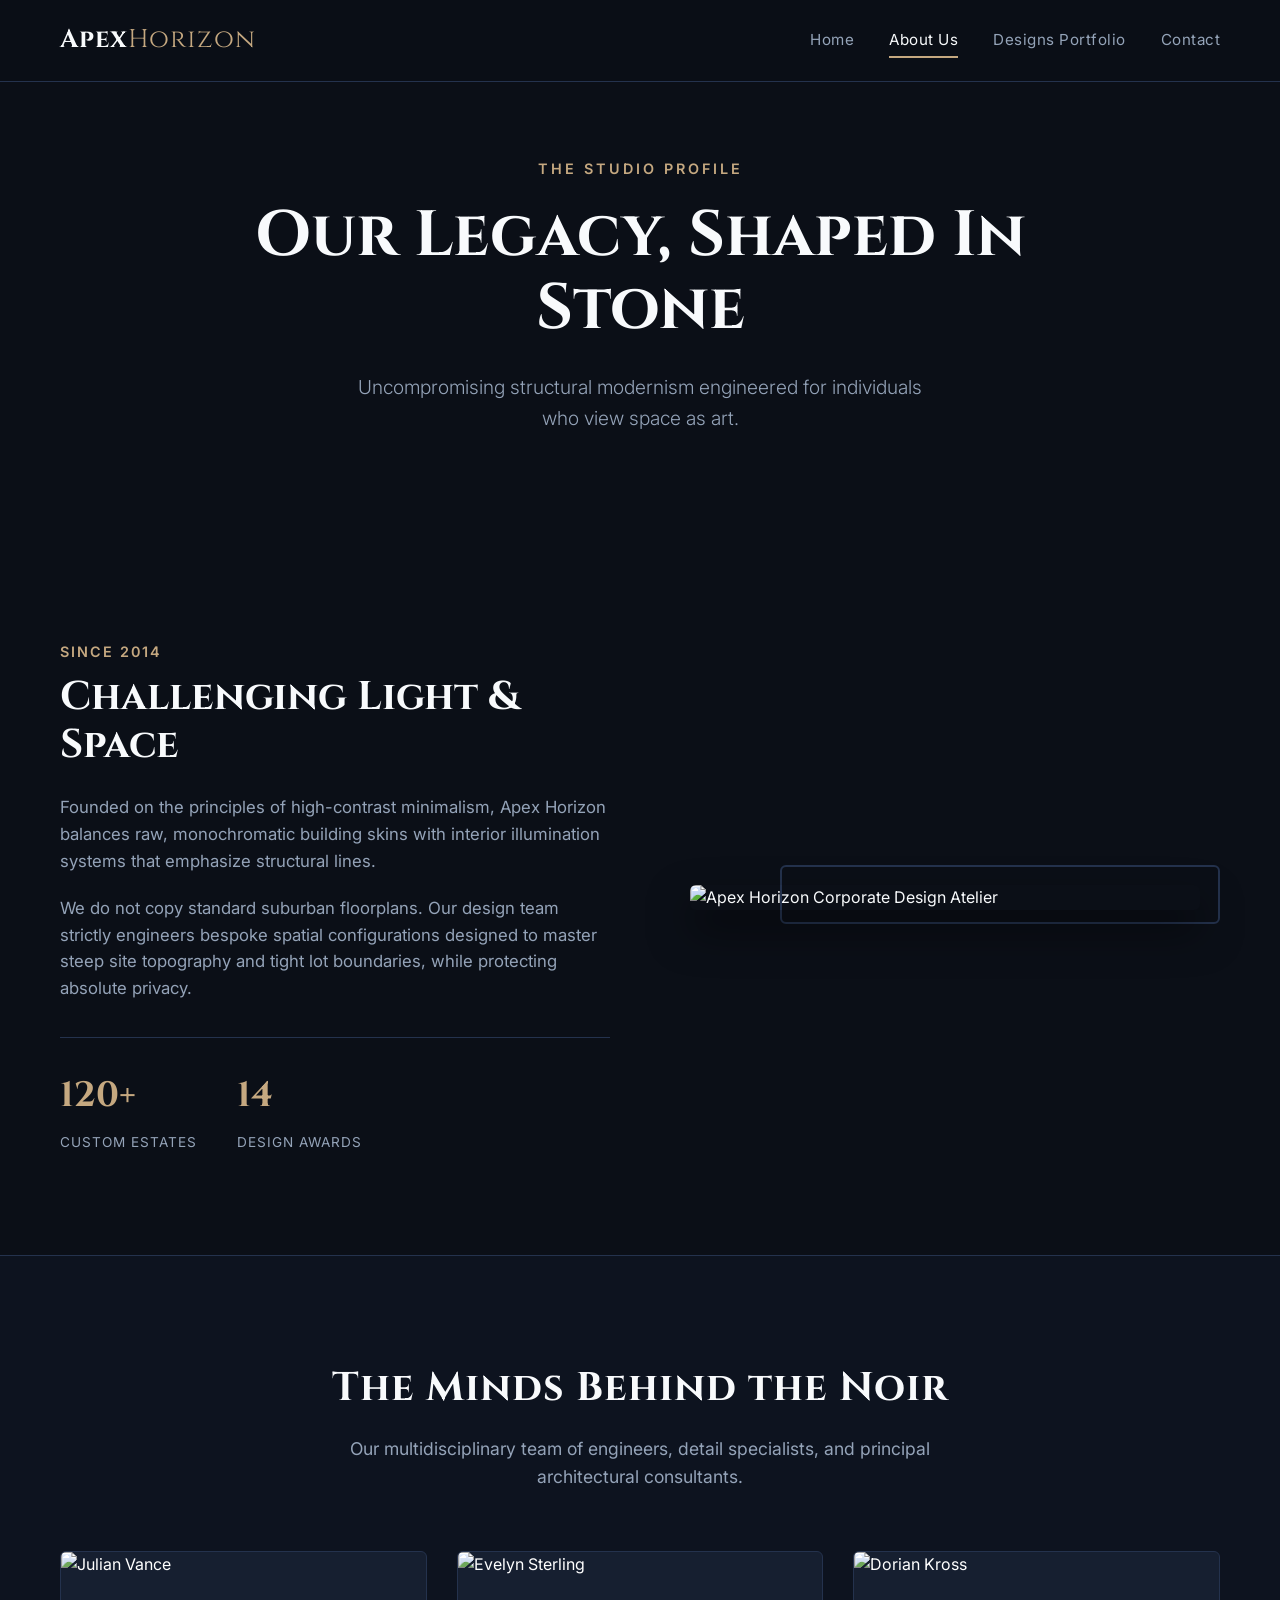
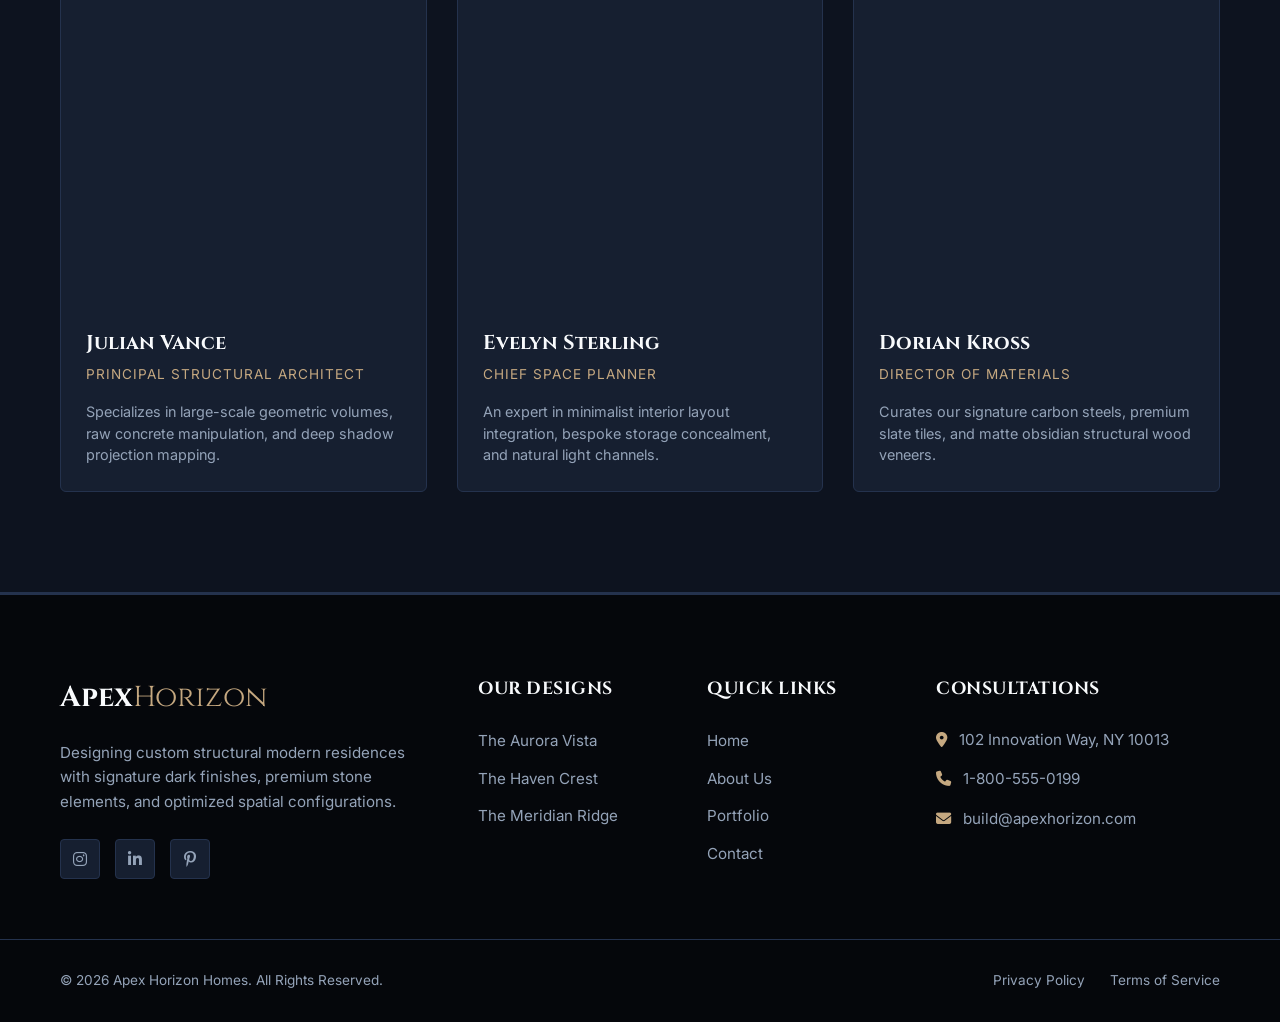
==== about.html @ 05734dc4 "upload" ====
<!DOCTYPE html>
<html lang="en">

<head>
    <meta charset="UTF-8">
    <meta name="viewport" content="width=device-width, initial-scale=1.0">
    <title>About Us | Apex Horizon Architecture</title>
    <!-- Google Fonts: Cinzel for Heritage Headings, Inter for Clean Body Text -->
    <link rel="preconnect" href="https://fonts.googleapis.com">
    <link rel="preconnect" href="https://fonts.gstatic.com" crossorigin>
    <link
        href="https://fonts.googleapis.com/css2?family=Cinzel:wght@600;700&family=Inter:wght@300;400;500;600&display=swap"
        rel="stylesheet">
    <!-- FontAwesome Kit for Dark Metallic Icons -->
    <link rel="stylesheet" href="https://cdnjs.cloudflare.com/ajax/libs/font-awesome/6.4.0/css/all.min.css">
    <link rel="stylesheet" href="style.css">
</head>

<body>

    <!-- 1. NAVIGATION HEADER MODULE -->
    <header class="main-header">
        <div class="header-container">
            <a href="index.html" class="logo">Apex<span>Horizon</span></a>
            <button class="menu-toggle" aria-label="Toggle Navigation">
                <i class="fa-solid fa-bars"></i>
            </button>
            <nav class="nav-menu">
                <a href="index.html" class="nav-item">Home</a>
                <a href="about.html" class="nav-item active">About Us</a>
                <a href="designs.html" class="nav-item">Designs Portfolio</a>
                <a href="contact.html" class="nav-item">Contact</a>
            </nav>
        </div>
    </header>

    <!-- 2. ATMOSPHERIC INTERIOR HERO BLOCK (Fixed Misalignment Setup) -->
    <section class="hero-section inner-page-hero"
        style="background-image: url('https://images.unsplash.com/photo-1600607687939-ce8a6c25118c?auto=format&fit=crop&w=1920&q=80');">
        <div class="hero-overlay"></div>
        <div class="hero-content">
            <span class="hero-subtitle">The Studio Profile</span>
            <h1>Our Legacy, Shaped In Stone</h1>
            <p>Uncompromising structural modernism engineered for individuals who view space as art.</p>
        </div>
    </section>

    <!-- 3. BRAND MANIFESTO STORY MODULE -->
    <section class="story-section">
        <div class="container">
            <div class="story-wrapper">
                <div class="story-content-col">
                    <span class="sub-accent">Since 2014</span>
                    <h2>Challenging Light & Space</h2>
                    <p>Founded on the principles of high-contrast minimalism, Apex Horizon balances raw, monochromatic
                        building skins with interior illumination systems that emphasize structural lines.</p>
                    <p>We do not copy standard suburban floorplans. Our design team strictly engineers bespoke spatial
                        configurations designed to master steep site topography and tight lot boundaries, while
                        protecting absolute privacy.</p>
                    <div class="story-metrics">
                        <div class="metric-item">
                            <h3>120+</h3>
                            <span>Custom Estates</span>
                        </div>
                        <div class="metric-item">
                            <h3>14</h3>
                            <span>Design Awards</span>
                        </div>
                    </div>
                </div>
                <div class="story-image-col">
                    <img src="https://images.unsplash.com/photo-1600573472591-ee6b68d14c68?auto=format&fit=crop&w=800&q=80"
                        alt="Apex Horizon Corporate Design Atelier">
                    <div class="frame-accent"></div>
                </div>
            </div>
        </div>
    </section>

    <!-- 4. LEADERSHIP / PRINCIPAL DESIGN ARCHITECTS TEAM MODULE -->
    <section class="team-section">
        <div class="container">
            <div class="section-header">
                <h2>The Minds Behind the Noir</h2>
                <p>Our multidisciplinary team of engineers, detail specialists, and principal architectural consultants.
                </p>
            </div>
            <div class="team-grid">
                <div class="team-card">
                    <div class="member-img">
                        <img src="https://images.unsplash.com/photo-1560250097-0b93528c311a?auto=format&fit=crop&w=600&q=80"
                            alt="Julian Vance">
                    </div>
                    <div class="member-info">
                        <h3>Julian Vance</h3>
                        <span>Principal Structural Architect</span>
                        <p>Specializes in large-scale geometric volumes, raw concrete manipulation, and deep shadow
                            projection mapping.</p>
                    </div>
                </div>
                <div class="team-card">
                    <div class="member-img">
                        <img src="https://images.unsplash.com/photo-1573496359142-b8d87734a5a2?auto=format&fit=crop&w=600&q=80"
                            alt="Evelyn Sterling">
                    </div>
                    <div class="member-info">
                        <h3>Evelyn Sterling</h3>
                        <span>Chief Space Planner</span>
                        <p>An expert in minimalist interior layout integration, bespoke storage concealment, and natural
                            light channels.</p>
                    </div>
                </div>
                <div class="team-card">
                    <div class="member-img">
                        <img src="https://images.unsplash.com/photo-1519085360753-af0119f7cbe7?auto=format&fit=crop&w=600&q=80"
                            alt="Dorian Kross">
                    </div>
                    <div class="member-info">
                        <h3>Dorian Kross</h3>
                        <span>Director of Materials</span>
                        <p>Curates our signature carbon steels, premium slate tiles, and matte obsidian structural wood
                            veneers.</p>
                    </div>
                </div>
            </div>
        </div>
    </section>

    <!-- 5. HIGH-END LEGAL FOOTER ANCHOR -->
    <footer class="site-footer">
        <div class="container footer-grid">
            <div class="footer-col brand-col">
                <h2 class="footer-logo">Apex<span>Horizon</span></h2>
                <p class="brand-desc">Designing custom structural modern residences with signature dark finishes,
                    premium stone elements, and optimized spatial configurations.</p>
                <div class="footer-socials">
                    <a href="#" aria-label="Instagram"><i class="fa-brands fa-instagram"></i></a>
                    <a href="#" aria-label="LinkedIn"><i class="fa-brands fa-linkedin-in"></i></a>
                    <a href="#" aria-label="Pinterest"><i class="fa-brands fa-pinterest-p"></i></a>
                </div>
            </div>
            <div class="footer-col">
                <h3>Our Designs</h3>
                <ul class="footer-links" id="dynamic-footer-designs">
                    <!-- Automatically Generated via app.js -->
                </ul>
            </div>
            <div class="footer-col">
                <h3>Quick Links</h3>
                <ul class="footer-links">
                    <li><a href="index.html">Home</a></li>
                    <li><a href="about.html">About Us</a></li>
                    <li><a href="designs.html">Portfolio</a></li>
                    <li><a href="contact.html">Contact</a></li>
                </ul>
            </div>
            <div class="footer-col contact-col">
                <h3>Consultations</h3>
                <ul class="footer-contact-info">
                    <li><i class="fa-solid fa-location-dot"></i> <span>102 Innovation Way, NY 10013</span></li>
                    <li><i class="fa-solid fa-phone"></i> <a href="tel:+18005550199">1-800-555-0199</a></li>
                    <li><i class="fa-solid fa-envelope"></i> <a
                            href="mailto:build@apexhorizon.com">build@apexhorizon.com</a></li>
                </ul>
            </div>
        </div>
        <div class="footer-bottom">
            <div class="container bottom-flex">
                <p>&copy; 2026 Apex Horizon Homes. All Rights Reserved.</p>
                <div class="legal-links">
                    <a href="#">Privacy Policy</a>
                    <a href="#">Terms of Service</a>
                </div>
            </div>
        </div>
    </footer>
</body>
<script src="app.js"></script>

</html>
---- style.css ----
/* ==========================================================================
   1. CORE ARCHITECTURAL RESET & CSS VARIABLE MATRIX
   ========================================================================== */
:root {
  --bg-primary: #0b0f17; /* Deep Obsidian Midnight Blue */
  --bg-surface: #161f30; /* Lighter Dark Slate Layer */
  --accent-color: #c5a880; /* Luxury Champagne Brushed Bronze */
  --accent-hover: #b3946b; /* Darker Bronze Depth Shift */
  --text-main: #f8fafc; /* High-Contrast Off-White */
  --text-muted: #94a3b8; /* Steel Grey Sub-Typography */
  --border-color: #24324d; /* Hairline Structural Grid Border Line */
  --max-width: 1200px;
  --transition-smooth: all 0.4s cubic-bezier(0.25, 1, 0.5, 1);
}

* {
  margin: 0;
  padding: 0;
  box-sizing: border-box;
}

body {
  background-color: var(--bg-primary);
  color: var(--text-main);
  font-family: "Inter", sans-serif;
  line-height: 1.6;
  overflow-x: hidden;
}

.container {
  width: 100%;
  max-width: var(--max-width);
  margin: 0 auto;
  padding: 0 20px;
}

img {
  max-width: 100%;
  height: auto;
  display: block;
}

.section-header {
  text-align: center;
  margin-bottom: 60px;
}

.section-header h2 {
  font-family: "Cinzel", serif;
  font-size: 2.5rem;
  color: var(--text-main);
  margin-bottom: 15px;
  letter-spacing: 1px;
}

.section-header p {
  color: var(--text-muted);
  max-width: 600px;
  margin: 0 auto;
  font-size: 1.1rem;
}

/* ==========================================================================
   2. REUSABLE USER INTERACTIVE ELEMENTS (BUTTONS)
   ========================================================================== */
.btn {
  display: inline-flex;
  align-items: center;
  justify-content: center;
  padding: 14px 32px;
  font-size: 0.95rem;
  font-weight: 500;
  text-decoration: none;
  text-transform: uppercase;
  letter-spacing: 1px;
  border-radius: 4px;
  transition: var(--transition-smooth);
  cursor: pointer;
}

.btn-primary {
  background-color: var(--accent-color);
  color: #0b0f17;
}

.btn-primary:hover {
  background-color: var(--accent-hover);
  transform: translateY(-2px);
}

.btn-secondary {
  background-color: transparent;
  color: var(--text-main);
  border: 1px solid var(--border-color);
}

.btn-secondary:hover {
  background-color: rgba(248, 250, 252, 0.05);
  border-color: var(--text-main);
  transform: translateY(-2px);
}

.text-link {
  color: var(--accent-color);
  text-decoration: none;
  font-weight: 500;
  font-size: 0.95rem;
  display: inline-flex;
  align-items: center;
  gap: 8px;
  transition: var(--transition-smooth);
}

.text-link i {
  transition: var(--transition-smooth);
}

.text-link:hover {
  color: var(--text-main);
}

.text-link:hover i {
  transform: translateX(6px);
}

/* ==========================================================================
   3. NAVIGATION HEADER MODULE
   ========================================================================== */
.main-header {
  position: fixed;
  top: 0;
  left: 0;
  width: 100%;
  z-index: 1000;
  background-color: rgba(11, 15, 23, 0.9);
  backdrop-filter: blur(12px);
  border-bottom: 1px solid var(--border-color);
  transition: var(--transition-smooth);
}

.header-container {
  max-width: var(--max-width);
  margin: 0 auto;
  padding: 20px;
  display: flex;
  align-items: center;
  justify-content: space-between;
}

.logo {
  font-family: "Cinzel", serif;
  font-size: 1.6rem;
  font-weight: 700;
  color: var(--text-main);
  text-decoration: none;
  letter-spacing: 1px;
}

.logo span {
  color: var(--accent-color);
  font-weight: 400;
}

.nav-menu {
  display: flex;
  align-items: center;
  gap: 35px;
}

.nav-item {
  color: var(--text-muted);
  text-decoration: none;
  font-size: 0.95rem;
  font-weight: 400;
  letter-spacing: 0.5px;
  transition: var(--transition-smooth);
  position: relative;
  padding: 5px 0;
}

.nav-item:hover,
.nav-item.active {
  color: var(--text-main);
}

.nav-item::after {
  content: "";
  position: absolute;
  bottom: 0;
  left: 0;
  width: 0;
  height: 2px;
  background-color: var(--accent-color);
  transition: var(--transition-smooth);
}

.nav-item:hover::after,
.nav-item.active::after {
  width: 100%;
}

.menu-toggle {
  display: none;
  background: none;
  border: none;
  color: var(--text-main);
  font-size: 1.5rem;
  cursor: pointer;
}

/* ==========================================================================
   4. CINEMATIC TWILIGHT HERO SECTION
   ========================================================================== */
.hero-section {
  position: relative;
  height: 100vh;
  min-height: 650px;
  display: flex;
  align-items: center;
  padding: 120px 20px 60px 20px;
  background-image: url("https://images.unsplash.com/photo-1600585154340-be6161a56a0c?auto=format&fit=crop&w=1920&q=80");
  background-size: cover;
  background-position: center;
  background-attachment: fixed;
}

.hero-overlay {
  position: absolute;
  top: 0;
  left: 0;
  width: 100%;
  height: 100%;
  background: linear-gradient(
    90deg,
    rgba(11, 15, 23, 0.95) 0%,
    rgba(11, 15, 23, 0.7) 50%,
    rgba(11, 15, 23, 0.4) 100%
  );
  z-index: 1;
}

.hero-content {
  position: relative;
  z-index: 2;
  max-width: var(--max-width);
  margin: 0 auto;
  width: 100%;
}

.hero-subtitle {
  display: block;
  color: var(--accent-color);
  font-size: 0.9rem;
  font-weight: 600;
  text-transform: uppercase;
  letter-spacing: 3px;
  margin-bottom: 20px;
}

.hero-content h1 {
  font-family: "Cinzel", serif;
  font-size: 4rem;
  line-height: 1.15;
  color: var(--text-main);
  margin-bottom: 25px;
}

.hero-content p {
  color: var(--text-muted);
  font-size: 1.2rem;
  max-width: 600px;
  margin-bottom: 40px;
  font-weight: 300;
}

.hero-actions {
  display: flex;
  align-items: center;
  gap: 20px;
}

/* ==========================================================================
   5. BRAND VALUES & CORE SERVICES GRID
   ========================================================================== */
.services-section {
  padding: 100px 0;
  background-color: var(--bg-primary);
  border-bottom: 1px solid var(--border-color);
}

.services-grid {
  display: grid;
  grid-template-columns: repeat(3, 1fr);
  gap: 30px;
}

.service-card {
  background: linear-gradient(
    135deg,
    rgba(22, 31, 48, 0.8) 0%,
    rgba(11, 15, 23, 0.9) 100%
  );
  border: 1px solid rgba(197, 168, 128, 0.1);
  backdrop-filter: blur(10px);
  padding: 40px 35px;
  border-radius: 6px;
  transition: var(--transition-smooth);
}

.service-card:hover {
  border-color: rgba(197, 168, 128, 0.3);
  transform: translateY(-5px);
  box-shadow: 0 15px 40px rgba(0, 0, 0, 0.5);
}

.icon-box {
  width: 60px;
  height: 60px;
  background-color: rgba(197, 168, 128, 0.1);
  border-radius: 4px;
  display: flex;
  align-items: center;
  justify-content: center;
  margin-bottom: 25px;
  transition: var(--transition-smooth);
}

.icon-box i {
  color: var(--accent-color);
  font-size: 1.6rem;
}

.service-card:hover .icon-box {
  background-color: var(--accent-color);
}

.service-card:hover .icon-box i {
  color: #0b0f17;
}

.service-card h3 {
  font-family: "Cinzel", serif;
  font-size: 1.3rem;
  color: var(--text-main);
  margin-bottom: 15px;
}

.service-card p {
  color: var(--text-muted);
  font-size: 0.95rem;
}

/* ==========================================================================
   6. SIGNATURE DESIGN PORTFOLIO CAROUSEL/GRID TRACK
   ========================================================================== */
.portfolio-showcase {
  padding: 100px 0;
  background-color: #0d131f;
  border-bottom: 1px solid var(--border-color);
}

.portfolio-grid {
  display: grid;
  grid-template-columns: repeat(3, 1fr);
  gap: 30px;
}

.portfolio-card {
  background-color: var(--bg-surface);
  border: 1px solid var(--border-color);
  border-radius: 6px;
  overflow: hidden;
  transition: var(--transition-smooth);
}

.portfolio-card:hover {
  transform: translateY(-5px);
  box-shadow: 0 20px 45px rgba(0, 0, 0, 0.6);
  border-color: rgba(197, 168, 128, 0.2);
}

.card-img {
  height: 240px;
  overflow: hidden;
  position: relative;
}

.card-img img {
  width: 100%;
  height: 100%;
  object-fit: cover;
  transition: var(--transition-smooth);
}

.portfolio-card:hover .card-img img {
  transform: scale(1.06);
}

.card-body {
  padding: 30px;
}

.card-body h3 {
  font-family: "Cinzel", serif;
  font-size: 1.4rem;
  color: var(--text-main);
  margin-bottom: 12px;
}

.card-body p {
  color: var(--text-muted);
  font-size: 0.95rem;
  margin-bottom: 25px;
  min-height: 66px;
}

/* ==========================================================================
   7. TESTIMONIAL REVIEW SLIDER ENGINE
   ========================================================================== */
/* Slider engine structural rules */

.testimonials-section {
  padding: 20px;
}
#home-reviews-track {
  display: flex !important;
  flex-direction: row !important;
  flex-wrap: nowrap !important;
  width: 500% !important; /* Grants 100% viewport spacing per page slice */
}

.review-page-slice {
  display: grid !important;
  grid-template-columns: repeat(2, 1fr) !important;
  gap: 30px;
  width: 20% !important; /* Take exactly 1/5th of the 500% parent width track */
  flex: 0 0 20% !important; /* Stop the layout engine from squeezing the page slice width */
  box-sizing: border-box;
  padding: 0 10px;
}

.review-page-slice .review-card {
  width: 100% !important;
  box-sizing: border-box;
  background: #161c2a; /* Keeps the signature dark background contrast */
  padding: 20px;
  border-radius: 4px;

  /* ADDED BORDERS BELOW */
  border: 1px solid rgba(255, 255, 255, 0.08); /* Clean, subtle white border */
  transition: border-color 0.3s ease;
}

/* Optional: Golden accent glow when hovering over a card */
.review-page-slice .review-card:hover {
  border-color: var(--accent-color, #d4af37);
}

/* Base style fallback rules for pagination navigation dots */
.slider-dots .dot {
  width: 8px;
  height: 8px;
  background-color: rgba(255, 255, 255, 0.2);
  border-radius: 50%;
  cursor: pointer;
  transition: all 0.3s ease;
}

.slider-dots .dot.active {
  background-color: var(--accent-color, #d4af37);
  transform: scale(1.2);
}

/* ==========================================================================
   RESPONSIVE BREAKPOINTS FOR THE REVIEWS
   ========================================================================== */

/* TABLET LAYOUTS & LAPTOPS (Under 1024px) */
@media (max-width: 1024px) {
  .review-page-slice {
    /* Drop to showing 1 review at a time to give the content room to breathe */
    grid-template-columns: 1fr !important;
    /* Limit to 2 reviews visually on tablets so it doesn't get infinitely long vertically */
    gap: 20px;
    padding: 10px 40px;
  }
}

/* MOBILE PHONE LAYOUTS (Under 600px) */
@media (max-width: 600px) {
  .review-page-slice {
    grid-template-columns: 1fr !important;
    padding: 10px 5px;
    gap: 15px;
  }

  .review-page-slice .review-card {
    padding: 20px; /* Tighter padding for tiny screens */
  }

  .review-card p {
    font-size: 0.9rem; /* Slightly smaller text so it fits comfortably */
    margin-bottom: 15px;
  }

  /* Shrink the navigation buttons slightly on small screens */
  #slider-prev-btn,
  #slider-next-btn {
    width: 38px !important;
    height: 38px !important;
  }

  .slider-pagination-controls {
    gap: 10px !important;
    margin-top: 25px !important;
  }
}
/* ==========================================================================
   8. PREMIUM LEAD MAGNET MODULE
   ========================================================================== */
.lead-magnet-section {
  padding: 100px 0;
  background-color: #0d131f;
  border-bottom: 1px solid var(--border-color);
}

.lead-magnet-wrapper {
  display: grid;
  grid-template-columns: 1fr 1.2fr;
  background-color: var(--bg-surface);
  border: 1px solid var(--border-color);
  border-radius: 12px;
  overflow: hidden;
  box-shadow: 0 30px 60px rgba(0, 0, 0, 0.4);
}

.lead-image-col {
  position: relative;
  min-height: 100%;
}

.lead-image-col img {
  width: 100%;
  height: 100%;
  object-fit: cover;
}

.image-gradient-overlay {
  position: absolute;
  top: 0;
  left: 0;
  width: 100%;
  height: 100%;
  background: linear-gradient(
    to right,
    rgba(22, 31, 48, 0) 40%,
    rgba(22, 31, 48, 0.4) 100%
  );
}

.lead-content-col {
  padding: 60px;
  display: flex;
  flex-direction: column;
  justify-content: center;
}

.lead-tagline {
  color: var(--accent-color);
  font-size: 0.85rem;
  text-transform: uppercase;
  letter-spacing: 2px;
  font-weight: 600;
  margin-bottom: 15px;
}

.lead-content-col h2 {
  font-family: "Cinzel", serif;
  font-size: 2.2rem;
  line-height: 1.25;
  margin-bottom: 20px;
  color: var(--text-main);
}

.lead-content-col p {
  color: var(--text-muted);
  font-size: 1rem;
  margin-bottom: 35px;
  line-height: 1.6;
}

.lead-capture-form {
  width: 100%;
  margin-bottom: 20px;
}

.form-group {
  margin-bottom: 20px;
}

.lead-capture-form input {
  width: 100%;
  padding: 16px 20px;
  background-color: var(--bg-primary);
  border: 1px solid var(--border-color);
  border-radius: 4px;
  color: var(--text-main);
  font-family: "Inter", sans-serif;
  font-size: 0.95rem;
  transition: var(--transition-smooth);
}

.lead-capture-form input:focus {
  outline: none;
  border-color: var(--accent-color);
  box-shadow: 0 0 10px rgba(197, 168, 128, 0.15);
}

.btn-full {
  width: 100%;
  gap: 10px;
}

.form-disclaimer {
  display: flex;
  align-items: center;
  gap: 8px;
  font-size: 0.8rem !important;
  color: #64748b !important;
  margin-bottom: 0 !important;
}

/* ==========================================================================
   9. HIGH-END LEGAL FOOTER ANCHOR
   ========================================================================== */
.site-footer {
  background-color: #05070b;
  border-top: 2px solid var(--border-color);
  padding: 80px 0 0 0;
}

.footer-grid {
  display: grid;
  grid-template-columns: 2fr repeat(2, 1fr) 1.5fr;
  gap: 40px;
  margin-bottom: 60px;
}

.brand-col .footer-logo {
  font-family: "Cinzel", serif;
  font-size: 1.8rem;
  color: var(--text-main);
  margin-bottom: 20px;
  text-decoration: none;
}

.brand-col .footer-logo span {
  color: var(--accent-color);
  font-weight: 400;
}

.brand-desc {
  color: var(--text-muted);
  font-size: 0.95rem;
  margin-bottom: 25px;
}

.footer-socials {
  display: flex;
  gap: 15px;
}

.footer-socials a {
  width: 40px;
  height: 40px;
  background-color: var(--bg-surface);
  border: 1px solid var(--border-color);
  border-radius: 4px;
  display: flex;
  align-items: center;
  justify-content: center;
  color: var(--text-muted);
  text-decoration: none;
  transition: var(--transition-smooth);
}

.footer-socials a:hover {
  color: #0b0f17;
  background-color: var(--accent-color);
  border-color: var(--accent-color);
  transform: translateY(-3px);
}

.footer-col h3 {
  font-family: "Cinzel", serif;
  font-size: 1.1rem;
  color: var(--text-main);
  margin-bottom: 25px;
  letter-spacing: 0.5px;
  text-transform: uppercase;
}

.footer-links {
  list-style: none;
}

.footer-links li {
  margin-bottom: 12px;
}

.footer-links a {
  color: var(--text-muted);
  text-decoration: none;
  font-size: 0.95rem;
  transition: var(--transition-smooth);
}

.footer-links a:hover {
  color: var(--accent-color);
  padding-left: 4px;
}

.footer-contact-info {
  list-style: none;
}

.footer-contact-info li {
  display: flex;
  gap: 12px;
  margin-bottom: 15px;
  color: var(--text-muted);
  font-size: 0.95rem;
}

.footer-contact-info i {
  color: var(--accent-color);
  margin-top: 4px;
}

.footer-contact-info a {
  color: var(--text-muted);
  text-decoration: none;
  transition: var(--transition-smooth);
}

.footer-contact-info a:hover {
  color: var(--accent-color);
}

.footer-bottom {
  border-top: 1px solid var(--border-color);
  padding: 30px 0;
}

.bottom-flex {
  display: flex;
  justify-content: space-between;
  align-items: center;
  color: var(--text-muted);
  font-size: 0.85rem;
}

.legal-links {
  display: flex;
  gap: 25px;
}

.legal-links a {
  color: var(--text-muted);
  text-decoration: none;
  transition: var(--transition-smooth);
}

.legal-links a:hover {
  color: var(--accent-color);
}

/* ==========================================================================
   10. ABOUT US PAGE EXCLUSIVE MODULES (With Alignment Override Fixes)
   ========================================================================== */
.hero-section.inner-page-hero {
  height: 60vh;
  min-height: 400px;
  display: flex;
  align-items: center;
  justify-content: center;
  text-align: center;
  padding: 80px 20px 0 20px;
}

.inner-page-hero .hero-content {
  margin: 0 auto;
  max-width: 800px;
}

.inner-page-hero .hero-content p {
  margin: 0 auto 30px auto;
}

.story-section {
  padding: 100px 0;
  background-color: var(--bg-primary);
  border-bottom: 1px solid var(--border-color);
}

.story-wrapper {
  display: grid;
  grid-template-columns: 1fr 1fr;
  gap: 60px;
  align-items: center;
}

.sub-accent {
  color: var(--accent-color);
  font-size: 0.9rem;
  font-weight: 600;
  text-transform: uppercase;
  letter-spacing: 2px;
  display: block;
  margin-bottom: 10px;
}

.story-content-col h2 {
  font-family: "Cinzel", serif;
  font-size: 2.5rem;
  color: var(--text-main);
  margin-bottom: 25px;
  line-height: 1.2;
}

.story-content-col p {
  color: var(--text-muted);
  margin-bottom: 20px;
  font-size: 1.05rem;
}

.story-metrics {
  display: flex;
  gap: 40px;
  margin-top: 35px;
  border-top: 1px solid var(--border-color);
  padding-top: 30px;
}

.metric-item h3 {
  font-family: "Cinzel", serif;
  font-size: 2.2rem;
  color: var(--accent-color);
  margin-bottom: 5px;
}

.metric-item span {
  color: var(--text-muted);
  font-size: 0.85rem;
  text-transform: uppercase;
  letter-spacing: 1px;
}

.story-image-col {
  position: relative;
  padding: 20px;
}

.story-image-col img {
  width: 100%;
  border-radius: 6px;
  position: relative;
  z-index: 2;
  box-shadow: 0 20px 40px rgba(0, 0, 0, 0.5);
}

.frame-accent {
  position: absolute;
  top: 0;
  right: 0;
  width: 80%;
  height: 90%;
  border: 2px solid var(--border-color);
  border-radius: 6px;
  z-index: 1;
}

.team-section {
  padding: 100px 0;
  background-color: #0d131f;
  border-bottom: 1px solid var(--border-color);
}

.team-grid {
  display: grid;
  grid-template-columns: repeat(3, 1fr);
  gap: 30px;
}

.team-card {
  background-color: var(--bg-surface);
  border: 1px solid var(--border-color);
  border-radius: 6px;
  overflow: hidden;
  transition: var(--transition-smooth);
}

.team-card:hover {
  transform: translateY(-5px);
  border-color: rgba(197, 168, 128, 0.25);
  box-shadow: 0 15px 35px rgba(0, 0, 0, 0.4);
}

.member-img {
  height: 350px;
  overflow: hidden;
}

.member-img img {
  width: 100%;
  height: 100%;
  object-fit: cover;
  filter: grayscale(0.4) contrast(1.1);
  transition: var(--transition-smooth);
}

.team-card:hover .member-img img {
  filter: grayscale(0) contrast(1);
  transform: scale(1.03);
}

.member-info {
  padding: 25px;
}

.member-info h3 {
  font-family: "Cinzel", serif;
  font-size: 1.25rem;
  color: var(--text-main);
  margin-bottom: 5px;
}

.member-info span {
  color: var(--accent-color);
  font-size: 0.85rem;
  text-transform: uppercase;
  letter-spacing: 1px;
  display: block;
  margin-bottom: 15px;
}

.member-info p {
  color: var(--text-muted);
  font-size: 0.9rem;
  line-height: 1.5;
}

/* ==========================================================================
   11. MOBILE RESPONSIVE MEDIA VIEWPORT BREAKPOINTS
   ========================================================================== */
@media (max-width: 1024px) {
  .hero-content h1 {
    font-size: 3.2rem;
  }

  .services-grid,
  .portfolio-grid,
  .team-grid {
    grid-template-columns: repeat(2, 1fr);
    gap: 25px;
  }

  .lead-magnet-wrapper {
    grid-template-columns: 1fr;
  }

  .lead-image-col {
    height: 300px;
  }

  .image-gradient-overlay {
    background: linear-gradient(
      to bottom,
      rgba(22, 31, 48, 0) 50%,
      rgba(22, 31, 48, 0.6) 100%
    );
  }

  .lead-content-col {
    padding: 40px 25px;
  }

  .footer-grid {
    grid-template-columns: repeat(2, 1fr);
    gap: 40px;
  }

  .story-wrapper {
    grid-template-columns: 1fr;
    gap: 40px;
  }
}

@media (max-width: 768px) {
  .section-header h2,
  .story-content-col h2,
  .lead-content-col h2 {
    font-size: 2rem;
  }

  .menu-toggle {
    display: block;
  }

  .nav-menu {
    display: none;
  }

  .hero-section {
    background-attachment: scroll;
  }

  .hero-content h1 {
    font-size: 2.4rem;
  }

  .hero-content p {
    font-size: 1.05rem;
  }

  .hero-actions {
    flex-direction: column;
    align-items: flex-start;
    gap: 15px;
  }

  .hero-actions .btn {
    width: 100%;
  }

  .services-grid,
  .portfolio-grid,
  .team-grid,
  .footer-grid {
    grid-template-columns: 1fr;
  }

  .review-card {
    padding: 35px 20px;
  }

  .review-card p {
    font-size: 1.05rem;
  }

  .member-img {
    height: 300px;
  }

  .bottom-flex {
    flex-direction: column;
    gap: 15px;
    text-align: center;
  }
}
/* ==========================================================================
   11. DESIGNS ARCHIVE PAGE EXCLUSIVE MODULES
   ========================================================================== */
.portfolio-archive-section {
  padding: 80px 0 100px 0;
  background-color: var(--bg-primary);
}

/* Metadata Interactive Filter System Bar Layout */
.portfolio-filter-bar {
  display: flex;
  justify-content: center;
  align-items: center;
  gap: 15px;
  margin-bottom: 60px;
  flex-wrap: wrap;
}

.filter-btn {
  background-color: var(--bg-surface);
  border: 1px solid var(--border-color);
  color: var(--text-muted);
  padding: 10px 24px;
  font-family: "Inter", sans-serif;
  font-size: 0.9rem;
  font-weight: 500;
  text-transform: uppercase;
  letter-spacing: 1px;
  border-radius: 4px;
  cursor: pointer;
  transition: var(--transition-smooth);
}

.filter-btn:hover,
.filter-btn.active {
  background-color: var(--accent-color);
  border-color: var(--accent-color);
  color: #0b0f17;
  box-shadow: 0 5px 15px rgba(197, 168, 128, 0.2);
}

/* Master Loop Archive Responsive Container Grid */
.archive-grid {
  display: grid;
  grid-template-columns: repeat(3, 1fr);
  gap: 30px;
  transition: var(--transition-smooth);
}

/* Individual Portfolio Card Extensions (Unique to Grid view) */
.archive-grid .portfolio-card {
  display: block;
  opacity: 1;
  transform: scale(1);
  transition:
    opacity 0.3s ease,
    transform 0.3s ease,
    box-shadow 0.4s ease,
    border-color 0.4s ease;
}

/* Contextual Category Visual Tags Overlay */
.card-img {
  position: relative;
}

.card-badge {
  position: absolute;
  top: 15px;
  right: 15px;
  background-color: rgba(11, 15, 23, 0.85);
  border: 1px solid var(--accent-color);
  color: var(--accent-color);
  font-size: 0.75rem;
  font-weight: 600;
  text-transform: uppercase;
  letter-spacing: 1px;
  padding: 4px 12px;
  border-radius: 3px;
  backdrop-filter: blur(4px);
  z-index: 5;
}

/* Responsive Archive Media Breakpoints */
@media (max-width: 1024px) {
  .archive-grid {
    grid-template-columns: repeat(2, 1fr);
    gap: 25px;
  }
}

@media (max-width: 768px) {
  .portfolio-filter-bar {
    gap: 10px;
    margin-bottom: 40px;
  }

  .filter-btn {
    padding: 8px 18px;
    font-size: 0.8rem;
    flex: 1 1 calc(50% - 10px); /* Evenly grids sorting toggles on smart screens */
  }

  .archive-grid {
    grid-template-columns: 1fr;
  }
}
/* ==========================================================================
   12. CONTACT INTAKE ENGINE EXCLUSIVE MODULES
   ========================================================================== */
.contact-section {
  padding: 100px 0;
  background-color: var(--bg-primary);
}

/* Operational Two-Column Split Architecture Grid Layout */
.contact-split-grid {
  display: grid;
  grid-template-columns: 4.5fr 7.5fr;
  gap: 60px;
  align-items: start;
}

/* Column A Info-Meta Component Cards */
.info-card-container {
  margin-top: 40px;
  display: flex;
  flex-direction: column;
  gap: 24px;
}

.info-meta-card {
  display: flex;
  align-items: flex-start;
  gap: 20px;
  background-color: var(--bg-surface);
  border: 1px solid var(--border-color);
  padding: 24px;
  border-radius: 6px;
  transition: var(--transition-smooth);
}

.info-meta-card:hover {
  border-color: var(--accent-color);
  transform: translateY(-2px);
}

.info-icon-box {
  width: 48px;
  height: 48px;
  background-color: rgba(197, 168, 128, 0.1);
  border: 1px solid rgba(197, 168, 128, 0.3);
  color: var(--accent-color);
  border-radius: 4px;
  display: flex;
  align-items: center;
  justify-content: center;
  font-size: 1.25rem;
  flex-shrink: 0;
}

.info-text-box h4 {
  font-family: "Cinzel", serif;
  font-size: 1.1rem;
  color: var(--text-light);
  margin-bottom: 8px;
  letter-spacing: 0.5px;
}

.info-text-box p {
  font-size: 0.9rem;
  color: var(--text-muted);
  line-height: 1.5;
}

.info-text-box p strong {
  color: var(--text-light);
}

.info-text-box a {
  color: var(--text-muted);
  transition: var(--transition-smooth);
}

.info-text-box a:hover {
  color: var(--accent-color);
}

/* Column B Custom Modular Intake Form Layout */
.form-wrapper-card {
  background-color: var(--bg-surface);
  border: 1px solid var(--border-color);
  padding: 50px;
  border-radius: 8px;
  box-shadow: 0 15px 40px rgba(0, 0, 0, 0.4);
}

.form-wrapper-card h3 {
  font-family: "Cinzel", serif;
  font-size: 1.75rem;
  color: var(--text-light);
  margin-bottom: 10px;
  letter-spacing: 0.5px;
}

.form-wrapper-card > p {
  color: var(--text-muted);
  font-size: 0.95rem;
  margin-bottom: 35px;
}

/* Form Input Element Controls Grid Systems */
.form-grid-two-col {
  display: grid;
  grid-template-columns: repeat(2, 1fr);
  gap: 25px;
}

.form-group {
  margin-bottom: 25px;
}

.form-group label {
  display: block;
  font-size: 0.8rem;
  font-weight: 600;
  text-transform: uppercase;
  letter-spacing: 1px;
  color: var(--text-light);
  margin-bottom: 10px;
}

.form-group input,
.form-group select,
.form-group textarea {
  width: 100%;
  background-color: var(--bg-primary);
  border: 1px solid var(--border-color);
  color: var(--text-light);
  padding: 14px 18px;
  font-family: "Inter", sans-serif;
  font-size: 0.95rem;
  border-radius: 4px;
  transition: var(--transition-smooth);
}

.form-group input:focus,
.form-group select:focus,
.form-group textarea:focus {
  outline: none;
  border-color: var(--accent-color);
  box-shadow: 0 0 10px rgba(197, 168, 128, 0.15);
}

/* Custom Styled Select Element Arrow Box Override */
.form-group select {
  appearance: none;
  background-image: url("data:image/svg+xml;utf8,<svg xmlns='http://www.w3.org/2000/svg' width='12' height='12' fill='%23c5a880' viewBox='0 0 16 16'><path d='M7.247 11.14 2.451 5.658C1.885 5.013 2.345 4 3.204 4h9.592a1 1 0 0 1 .753 1.659l-4.796 5.48a1 1 0 0 1-1.506 0z'/></svg>");
  background-repeat: no-repeat;
  background-position: calc(100% - 20px) center;
  padding-right: 45px;
}

/* Form Interactivity Feedback Infrastructure Banners */
.form-feedback-banner {
  display: none;
  padding: 15px 20px;
  border-radius: 4px;
  font-size: 0.9rem;
  margin-bottom: 25px;
  font-family: "Inter", sans-serif;
  line-height: 1.5;
}

.form-feedback-banner.processing {
  background-color: rgba(197, 168, 128, 0.1);
  border: 1px solid var(--accent-color);
  color: var(--accent-color);
}

.form-feedback-banner.success {
  background-color: rgba(46, 204, 113, 0.1);
  border: 1px solid #2ecc71;
  color: #2ecc71;
}

.btn-full-width {
  width: 100%;
  justify-content: center;
  padding: 16px;
  cursor: pointer;
}

/* Responsive Structural Contact Media Layout Adapters */
@media (max-width: 1024px) {
  .contact-split-grid {
    grid-template-columns: 1fr;
    gap: 50px;
  }
}

@media (max-width: 768px) {
  .form-wrapper-card {
    padding: 30px 20px;
  }

  .form-grid-two-col {
    grid-template-columns: 1fr;
    gap: 0;
  }
}
/* ==========================================================================
   13. SPECIFIC PRODUCT DESIGN ENGINE EXCLUSIVE MODULES
   ========================================================================== */
.single-project-hero {
  height: 70vh;
}

/* Spatial Engineering Analytic Grid Strip */
.spatial-spec-strip {
  background-color: var(--bg-surface);
  border-bottom: 1px solid var(--border-color);
  padding: 30px 0;
}

.spec-strip-grid {
  display: grid;
  grid-template-columns: repeat(4, 1fr);
  text-align: center;
  gap: 20px;
}

.spec-tile {
  display: flex;
  flex-direction: column;
  gap: 6px;
  border-right: 1px solid var(--border-color);
}

.spec-tile:last-child {
  border-right: none;
}

.spec-label {
  font-size: 0.75rem;
  font-weight: 600;
  text-transform: uppercase;
  letter-spacing: 1.5px;
  color: var(--text-muted);
}

.spec-value {
  font-family: "Cinzel", serif;
  font-size: 1.25rem;
  color: var(--accent-color);
  font-weight: 600;
}

/* Project Narrative & Blueprint Layout Container Split */
.project-details-section {
  padding: 100px 0;
  background-color: var(--bg-primary);
}

.project-split-details {
  display: grid;
  grid-template-columns: 5.5fr 6.5fr;
  gap: 70px;
  align-items: center;
}

/* Dark Structural Pull Quote Component Blocks */
.highlight-quote-block {
  margin: 40px 0;
  padding: 30px;
  background-color: var(--bg-surface);
  border-left: 3px solid var(--accent-color);
  border-radius: 0 4px 4px 0;
}

.highlight-quote-block blockquote {
  font-family: "Cinzel", serif;
  font-size: 1.15rem;
  line-height: 1.6;
  color: var(--text-light);
  font-style: italic;
  margin-bottom: 15px;
}

.quote-author {
  font-family: "Inter", sans-serif;
  font-size: 0.85rem;
  font-weight: 600;
  text-transform: uppercase;
  letter-spacing: 1px;
  color: var(--accent-color);
}

/* Interactive Blueprint Spec Tab Engine UI */
.engine-wrapper {
  background-color: var(--bg-surface);
  border: 1px solid var(--border-color);
  border-radius: 6px;
  overflow: hidden;
}

.engine-tabs {
  display: flex;
  background-color: rgba(11, 15, 23, 0.5);
  border-bottom: 1px solid var(--border-color);
}

.tab-link {
  flex: 1;
  background: none;
  border: none;
  color: var(--text-muted);
  padding: 18px;
  font-family: "Inter", sans-serif;
  font-size: 0.85rem;
  font-weight: 600;
  text-transform: uppercase;
  letter-spacing: 1px;
  cursor: pointer;
  transition: var(--transition-smooth);
}

.tab-link:hover {
  color: var(--text-light);
  background-color: rgba(255, 255, 255, 0.02);
}

.tab-link.active {
  color: var(--accent-color);
  background-color: var(--bg-surface);
  border-bottom: 2px solid var(--accent-color);
}

/* Tab Frame Display States Switching */
.engine-tab-pane {
  display: none;
  padding: 35px;
  animation: fadeInTab 0.4s ease forwards;
}

.engine-tab-pane.active {
  display: block;
}

.pane-visual {
  width: 100%;
  height: 320px;
  border-radius: 4px;
  overflow: hidden;
  margin-bottom: 25px;
  border: 1px solid var(--border-color);
}

.pane-visual img {
  width: 100%;
  height: 100%;
  object-fit: cover;
  filter: grayscale(100%) contrast(110%);
  transition: var(--transition-smooth);
}

.pane-visual:hover img {
  filter: grayscale(30%) contrast(100%);
  transform: scale(1.03);
}

.pane-details h4 {
  font-family: "Cinzel", serif;
  font-size: 1.25rem;
  color: var(--text-light);
  margin-bottom: 10px;
}

.pane-details p {
  font-size: 0.95rem;
  color: var(--text-muted);
  line-height: 1.6;
}

/* Call To Action Strip Anchor */
.blueprint-cta-strip {
  background: linear-gradient(135deg, #111622 0%, #0b0f17 100%);
  border-top: 1px solid var(--border-color);
  border-bottom: 1px solid var(--border-color);
  padding: 60px 0;
}

.cta-flex-wrapper {
  display: flex;
  justify-content: space-between;
  align-items: center;
  gap: 40px;
}

.cta-text-box h2 {
  font-family: "Cinzel", serif;
  font-size: 1.75rem;
  color: var(--text-light);
  margin-bottom: 8px;
}

.cta-text-box p {
  color: var(--text-muted);
  font-size: 0.95rem;
}

/* Tab Fade Transition Animation Keyframe */
@keyframes fadeInTab {
  from {
    opacity: 0;
    transform: translateY(8px);
  }
  to {
    opacity: 1;
    transform: translateY(0);
  }
}

/* Responsive Specification Detail Breakpoints */
@media (max-width: 1024px) {
  .project-split-details {
    grid-template-columns: 1fr;
    gap: 50px;
  }

  .spec-strip-grid {
    grid-template-columns: repeat(2, 1fr);
    gap: 25px 0;
  }

  .spec-tile:nth-child(2) {
    border-right: none;
  }

  .cta-flex-wrapper {
    flex-direction: column;
    text-align: center;
  }
}

@media (max-width: 768px) {
  .spec-strip-grid {
    grid-template-columns: 1fr;
  }

  .spec-tile {
    border-right: none;
    border-bottom: 1px solid var(--border-color);
    padding-bottom: 15px;
  }

  .spec-tile:last-child {
    border-bottom: none;
    padding-bottom: 0;
  }

  .engine-tab-pane {
    padding: 20px;
  }

  .pane-visual {
    height: 220px;
  }
}
/* ==========================================================================
   14. FLOATING BACK NAVIGATION ANCHOR
   ========================================================================== */
.floating-back-anchor {
  position: fixed;
  top: 110px; /* Sits cleanly below the fixed main header navigation track */
  left: 40px;
  z-index: 999;
  width: 50px;
  height: 50px;
  background-color: rgba(
    19,
    26,
    41,
    0.85
  ); /* Semitransparent surface glass overlay */
  border: 1px solid var(--border-color);
  color: var(--text-light);
  border-radius: 50%;
  display: flex;
  align-items: center;
  justify-content: center;
  text-decoration: none;
  box-shadow: 0 8px 24px rgba(0, 0, 0, 0.5);
  backdrop-filter: blur(8px); /* Premium soft-focus blur filter */
  -webkit-backdrop-filter: blur(8px);
  transition: all 0.4s cubic-bezier(0.165, 0.84, 0.44, 1);
}

.floating-back-anchor i {
  font-size: 1.1rem;
  transition: transform 0.3s ease;
}

/* Elite Hover Interaction Matrix */
.floating-back-anchor:hover {
  border-color: var(--accent-color);
  color: var(--accent-color);
  background-color: var(--bg-surface);
  transform: translateY(-2px);
  box-shadow: 0 12px 30px rgba(197, 168, 128, 0.15);
}

/* Micro-movement on the inner arrow icon symbol */
.floating-back-anchor:hover i {
  transform: translateX(-4px);
}

/* Defensive Layout Adjustments for Small Mobile Panels */
@media (max-width: 768px) {
  .floating-back-anchor {
    top: auto;
    bottom: 30px; /* Snaps safely down out of the core structural text path */
    left: 20px;
    width: 46px;
    height: 46px;
    background-color: var(--bg-surface); /* Pure solid fallback mode */
  }
}
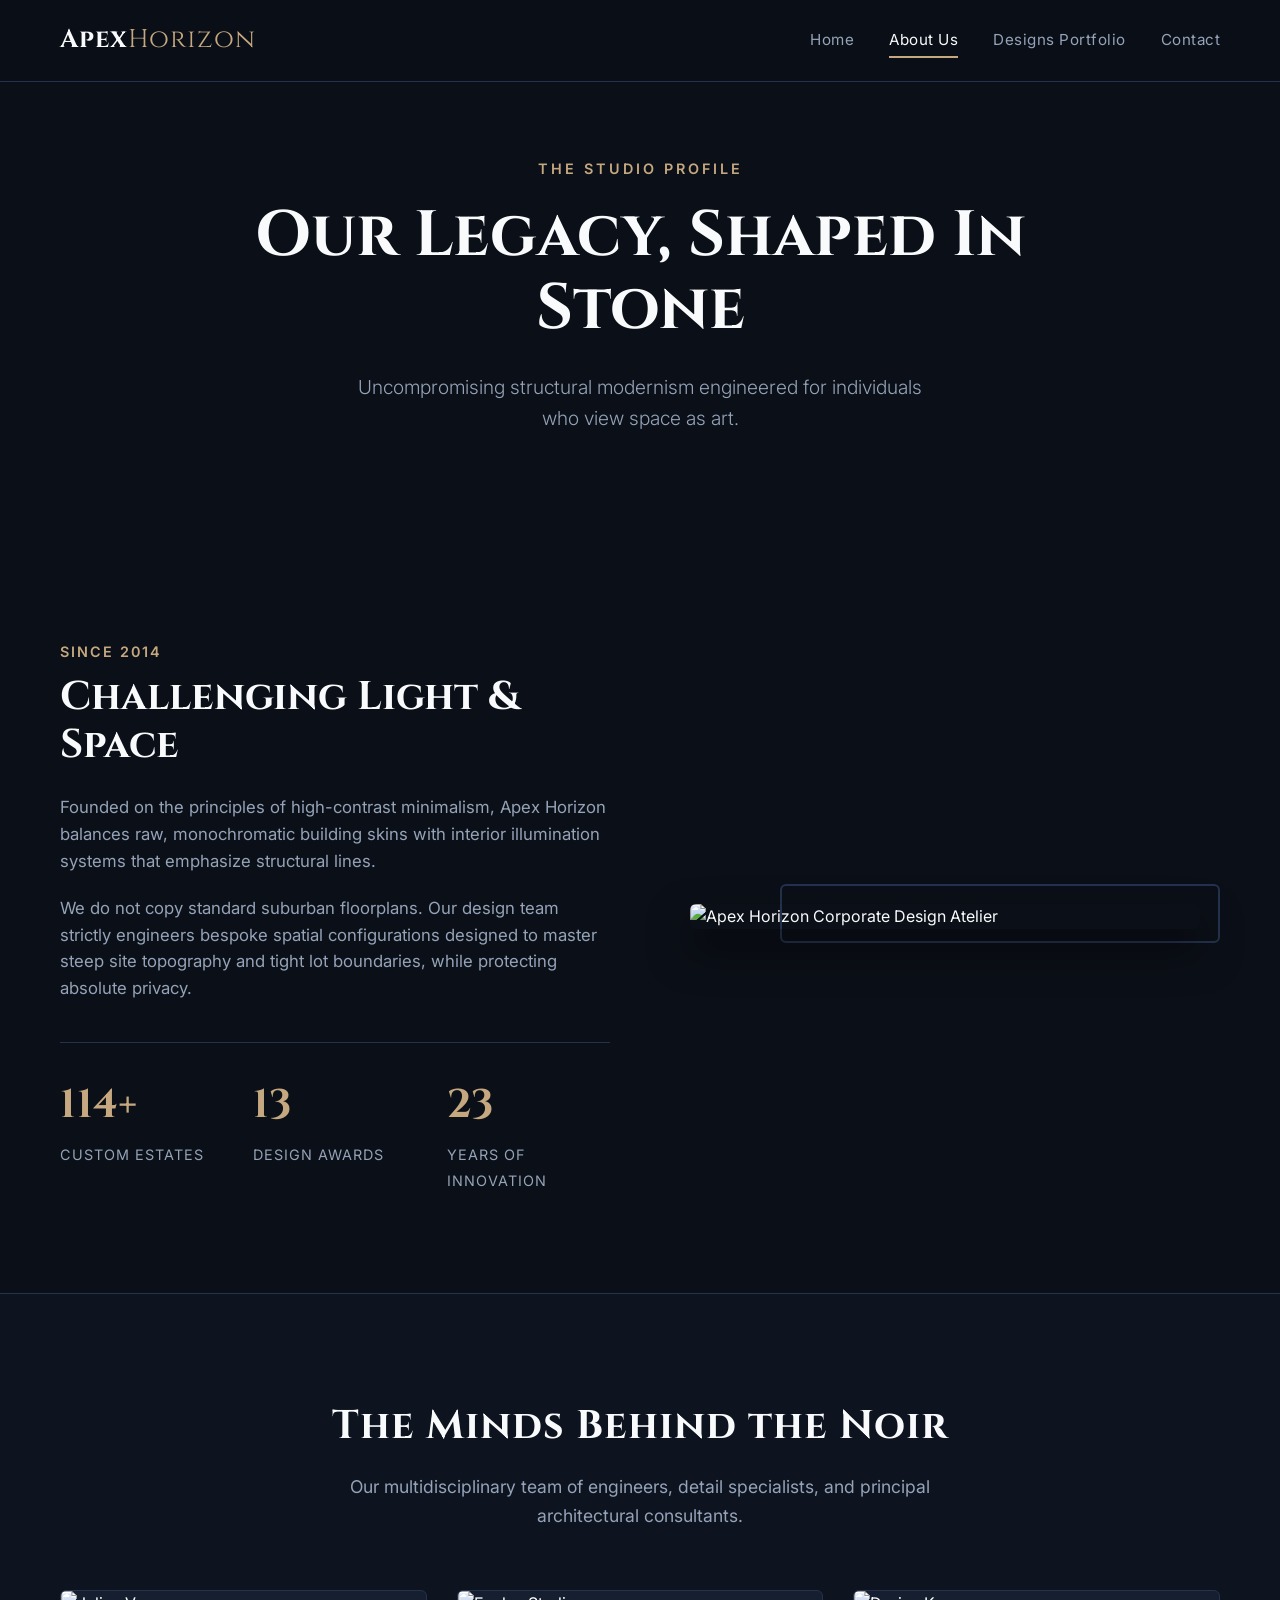
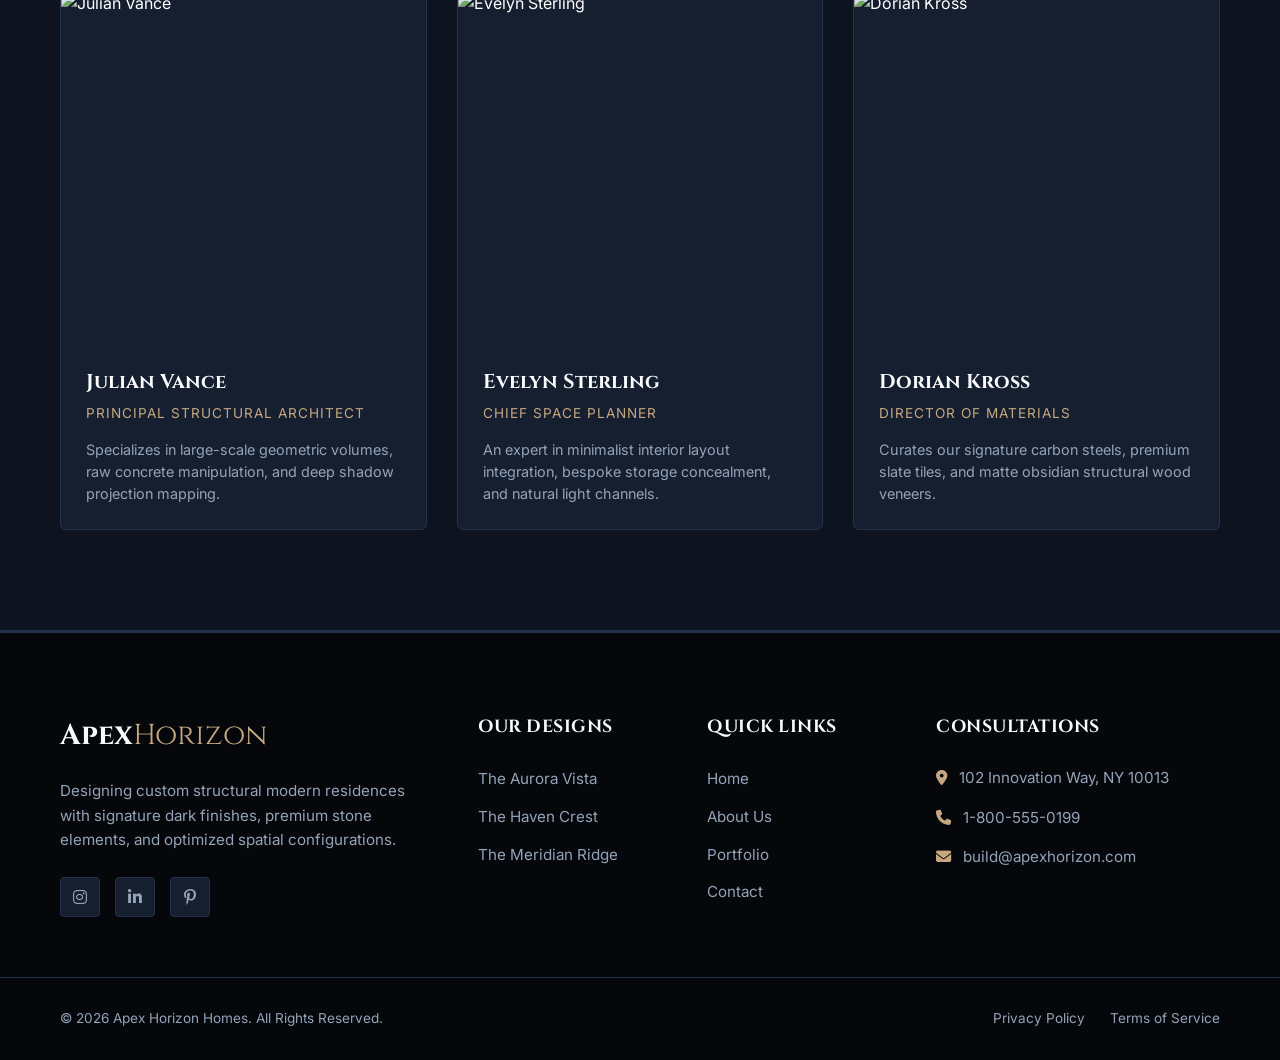
==== commit c016e862: "updated about page" ====
--- a/about.html
+++ b/about.html
@@ -59,12 +59,18 @@
                         protecting absolute privacy.</p>
                     <div class="story-metrics">
                         <div class="metric-item">
-                            <h3>120+</h3>
+                            <!-- The script will count up to 120 and then seamlessly tack on the '+' -->
+                            <h3 class="count-target" data-target="120" data-suffix="+">0+</h3>
                             <span>Custom Estates</span>
                         </div>
                         <div class="metric-item">
-                            <h3>14</h3>
+                            <h3 class="count-target" data-target="14" data-suffix="">0</h3>
                             <span>Design Awards</span>
+                        </div>
+                        <div class="metric-item">
+                            <!-- New 3rd metric added here -->
+                            <h3 class="count-target" data-target="25" data-suffix="">0</h3>
+                            <span>Years of Innovation</span>
                         </div>
                     </div>
                 </div>
--- a/style.css
+++ b/style.css
@@ -1107,6 +1107,15 @@
   transition: var(--transition-smooth);
 }
 
+/* Rotational Animation Matrix for Theme Loader Spinners */
+@keyframes architectureSpin {
+  0% {
+    transform: rotate(0deg);
+  }
+  100% {
+    transform: rotate(360deg);
+  }
+}
 /* Individual Portfolio Card Extensions (Unique to Grid view) */
 .archive-grid .portfolio-card {
   display: block;
@@ -1686,3 +1695,41 @@
     background-color: var(--bg-surface); /* Pure solid fallback mode */
   }
 }
+
+.story-metrics {
+  display: grid;
+  grid-template-columns: repeat(
+    3,
+    1fr
+  ); /* Splits seamlessly across three uniform tracks */
+  gap: 30px;
+  margin-top: 40px;
+}
+
+.metric-item {
+  text-align: left;
+}
+
+.metric-item h3 {
+  font-family: var(--display-font, "Cinzel", serif);
+  font-size: 2.5rem;
+  color: var(--accent-color, #d4af37);
+  margin-bottom: 5px;
+  font-weight: 700;
+}
+
+.metric-item span {
+  font-family: var(--main-font, "Inter", sans-serif);
+  color: var(--text-muted, #9ca3af);
+  font-size: 0.9rem;
+  text-transform: uppercase;
+  letter-spacing: 1px;
+}
+
+/* TABLET AND MOBILE RESPONSIVE HOOKS */
+@media (max-width: 768px) {
+  .story-metrics {
+    grid-template-columns: 1fr; /* Safely collapse into a clean, modern vertical column on phones */
+    gap: 25px;
+  }
+}
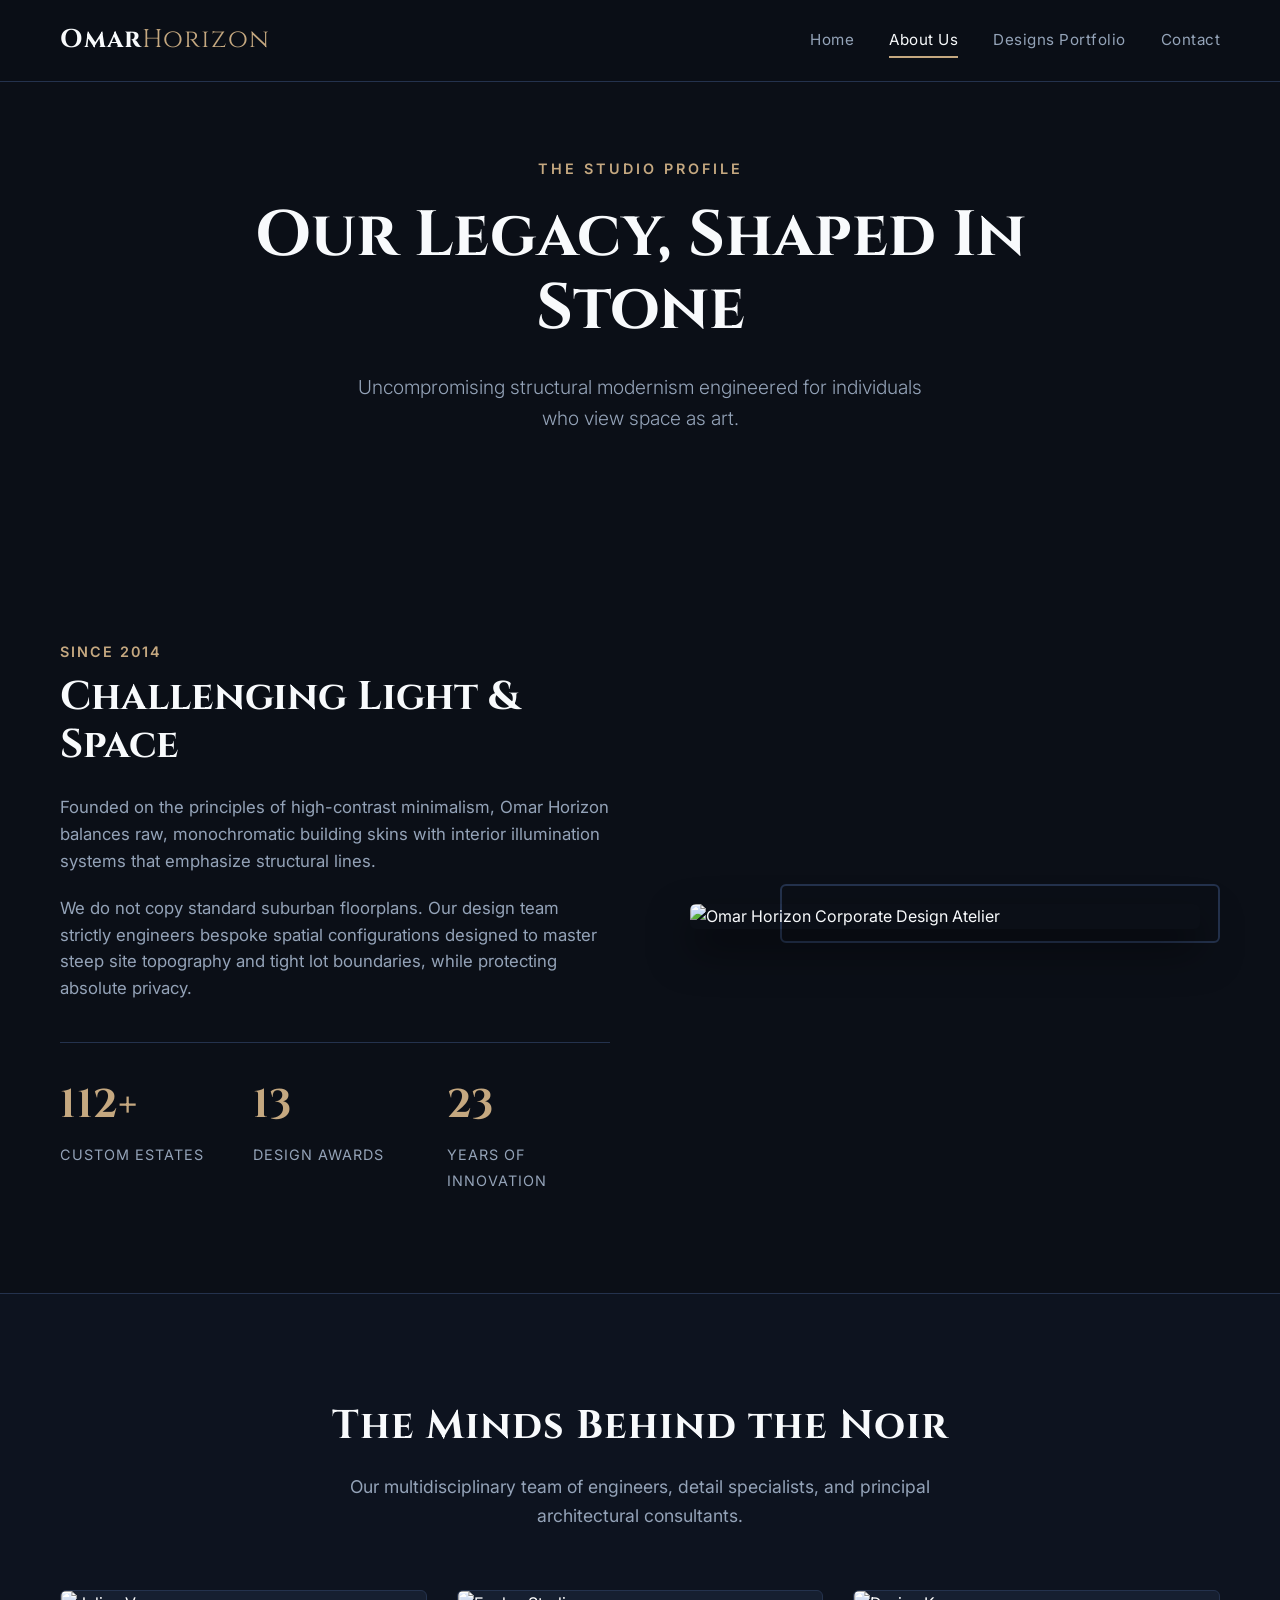
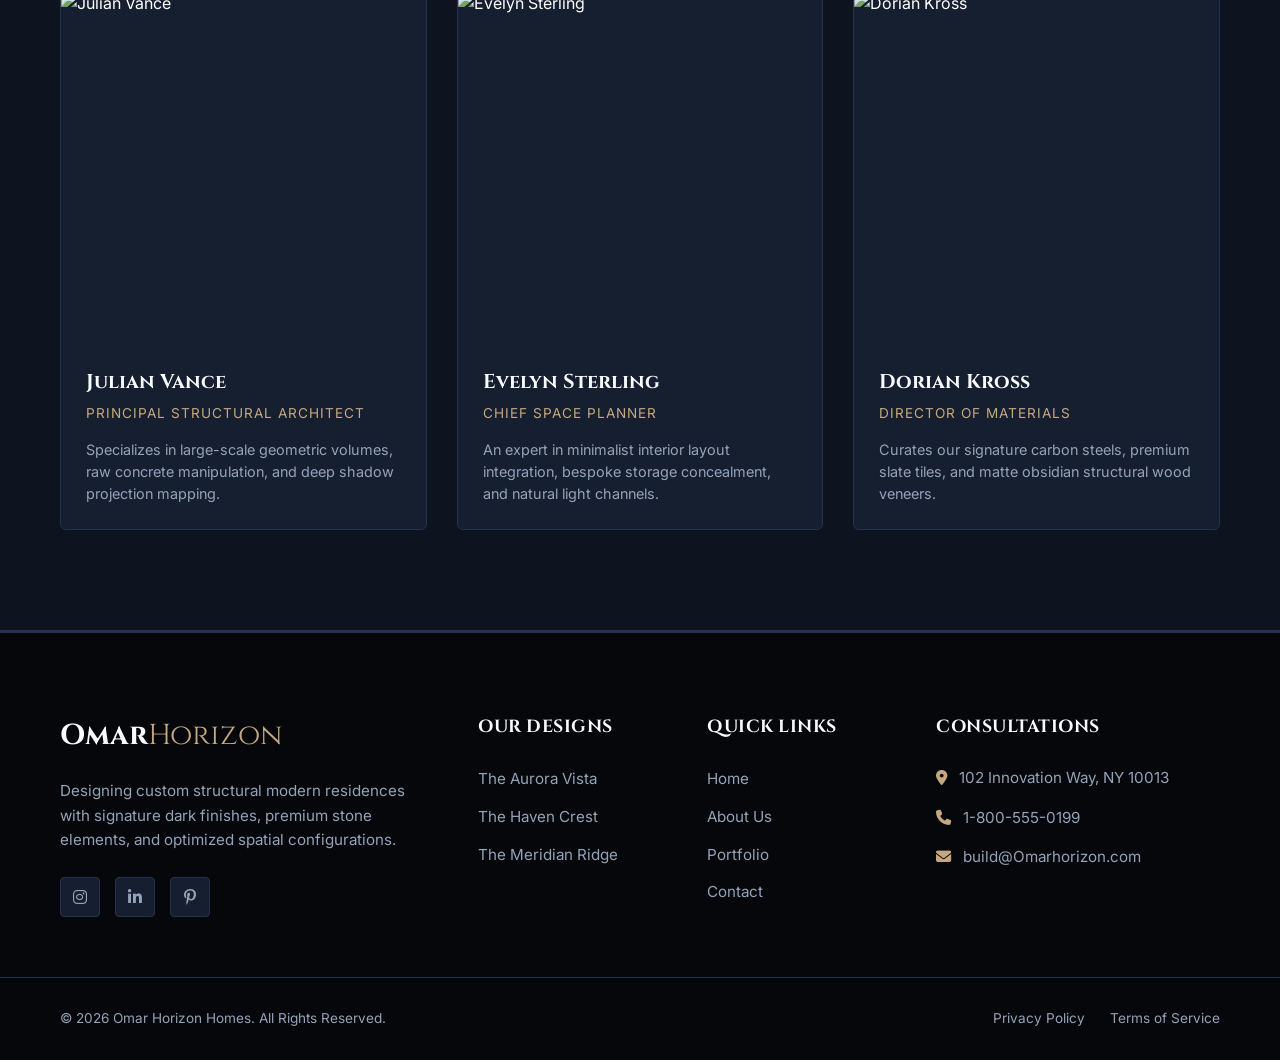
==== commit fc57fe8b: "apex-omar" ====
--- a/about.html
+++ b/about.html
@@ -4,7 +4,7 @@
 <head>
     <meta charset="UTF-8">
     <meta name="viewport" content="width=device-width, initial-scale=1.0">
-    <title>About Us | Apex Horizon Architecture</title>
+    <title>About Us | Omar Horizon Architecture</title>
     <!-- Google Fonts: Cinzel for Heritage Headings, Inter for Clean Body Text -->
     <link rel="preconnect" href="https://fonts.googleapis.com">
     <link rel="preconnect" href="https://fonts.gstatic.com" crossorigin>
@@ -21,7 +21,7 @@
     <!-- 1. NAVIGATION HEADER MODULE -->
     <header class="main-header">
         <div class="header-container">
-            <a href="index.html" class="logo">Apex<span>Horizon</span></a>
+            <a href="index.html" class="logo">Omar<span>Horizon</span></a>
             <button class="menu-toggle" aria-label="Toggle Navigation">
                 <i class="fa-solid fa-bars"></i>
             </button>
@@ -52,7 +52,7 @@
                 <div class="story-content-col">
                     <span class="sub-accent">Since 2014</span>
                     <h2>Challenging Light & Space</h2>
-                    <p>Founded on the principles of high-contrast minimalism, Apex Horizon balances raw, monochromatic
+                    <p>Founded on the principles of high-contrast minimalism, Omar Horizon balances raw, monochromatic
                         building skins with interior illumination systems that emphasize structural lines.</p>
                     <p>We do not copy standard suburban floorplans. Our design team strictly engineers bespoke spatial
                         configurations designed to master steep site topography and tight lot boundaries, while
@@ -76,7 +76,7 @@
                 </div>
                 <div class="story-image-col">
                     <img src="https://images.unsplash.com/photo-1600573472591-ee6b68d14c68?auto=format&fit=crop&w=800&q=80"
-                        alt="Apex Horizon Corporate Design Atelier">
+                        alt="Omar Horizon Corporate Design Atelier">
                     <div class="frame-accent"></div>
                 </div>
             </div>
@@ -136,7 +136,7 @@
     <footer class="site-footer">
         <div class="container footer-grid">
             <div class="footer-col brand-col">
-                <h2 class="footer-logo">Apex<span>Horizon</span></h2>
+                <h2 class="footer-logo">Omar<span>Horizon</span></h2>
                 <p class="brand-desc">Designing custom structural modern residences with signature dark finishes,
                     premium stone elements, and optimized spatial configurations.</p>
                 <div class="footer-socials">
@@ -166,13 +166,13 @@
                     <li><i class="fa-solid fa-location-dot"></i> <span>102 Innovation Way, NY 10013</span></li>
                     <li><i class="fa-solid fa-phone"></i> <a href="tel:+18005550199">1-800-555-0199</a></li>
                     <li><i class="fa-solid fa-envelope"></i> <a
-                            href="mailto:build@apexhorizon.com">build@apexhorizon.com</a></li>
+                            href="mailto:build@Omarhorizon.com">build@Omarhorizon.com</a></li>
                 </ul>
             </div>
         </div>
         <div class="footer-bottom">
             <div class="container bottom-flex">
-                <p>&copy; 2026 Apex Horizon Homes. All Rights Reserved.</p>
+                <p>&copy; 2026 Omar Horizon Homes. All Rights Reserved.</p>
                 <div class="legal-links">
                     <a href="#">Privacy Policy</a>
                     <a href="#">Terms of Service</a>
--- a/style.css
+++ b/style.css
@@ -136,6 +136,42 @@
   backdrop-filter: blur(12px);
   border-bottom: 1px solid var(--border-color);
   transition: var(--transition-smooth);
+}
+
+@media (max-width: 768px) {
+  .menu-toggle {
+    display: block !important; /* Forces hamburger menu visibility on mobile */
+    z-index: 1001;
+  }
+
+  /* Converts navigation bar into an absolute mobile full-screen slide down overlay */
+  .nav-menu {
+    display: flex !important;
+    flex-direction: column;
+    position: fixed;
+    top: 0;
+    right: -100%; /* Fully hidden off-screen by default */
+    width: 70%;
+    height: 100vh;
+    background-color: rgba(11, 15, 25, 0.98);
+    border-left: 1px solid rgba(255, 255, 255, 0.05);
+    padding: 100px 40px;
+    gap: 25px;
+    transition: right 0.4s cubic-bezier(0.25, 1, 0.5, 1); /* Sleek slide-in effect */
+    z-index: 1000;
+    box-shadow: -10px 0 30px rgba(0, 0, 0, 0.5);
+  }
+
+  /* The interactive trigger class managed by app.js */
+  .nav-menu.nav-active {
+    right: 0; /* Slides the navigation panel neatly into the view window */
+  }
+
+  .nav-item {
+    font-size: 1.1rem;
+    width: 100%;
+    padding: 10px 0;
+  }
 }
 
 .header-container {
